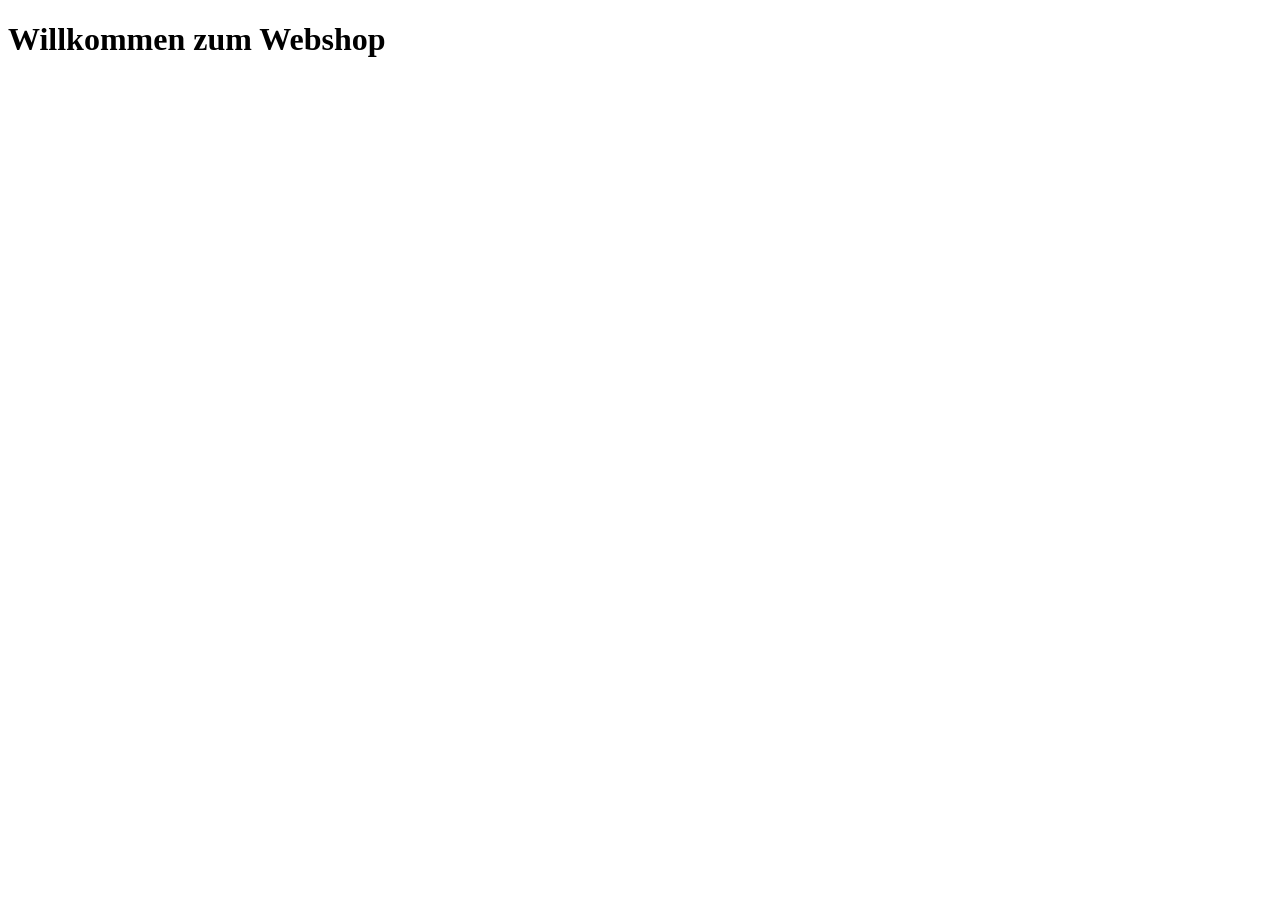
==== index.html @ 59581c97 "Add test content for index" ====
<!DOCTYPE html>
<html lang="de">
<head>
    <meta charset="UTF-8">
    <meta name="viewport" content="width=device-width, initial-scale=1.0">
    <title>Webshop</title>
</head><body>
    <h1>Willkommen zum Webshop</h1>
</html>
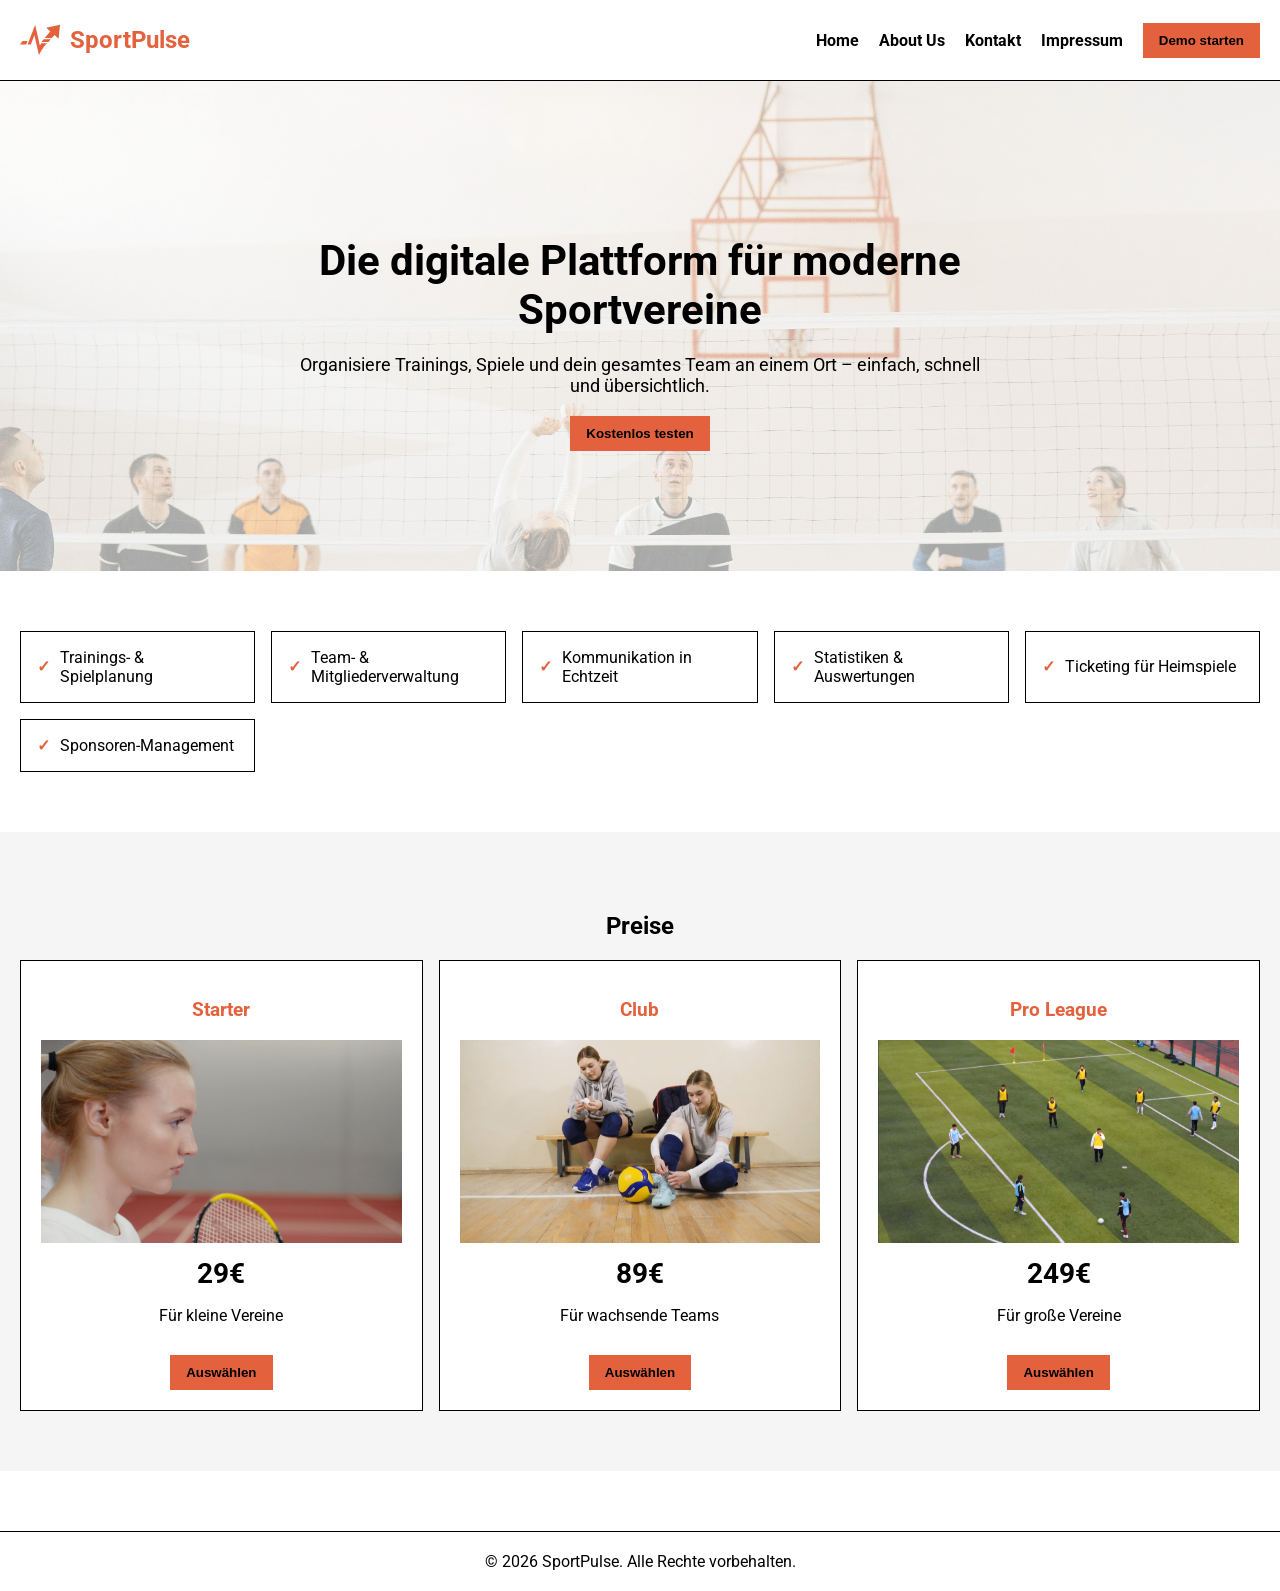
==== commit f05191fe: "Add index, contact , about and impressum pages" ====
--- a/index.html
+++ b/index.html
@@ -1,9 +1,122 @@
-<!DOCTYPE html>
+<!doctype html>
 <html lang="de">
-<head>
-    <meta charset="UTF-8">
-    <meta name="viewport" content="width=device-width, initial-scale=1.0">
-    <title>Webshop</title>
-</head><body>
-    <h1>Willkommen zum Webshop</h1>
-</html>+	<head>
+		<meta charset="UTF-8" />
+		<meta name="viewport" content="width=device-width, initial-scale=1.0" />
+		<title>SportPulse | Sportvereine digital verwalten</title>
+		<link rel="stylesheet" href="style.css" />
+		<link rel="preconnect" href="https://fonts.googleapis.com" />
+		<link rel="preconnect" href="https://fonts.gstatic.com" crossorigin />
+		<link
+			href="https://fonts.googleapis.com/css2?family=Roboto:ital,wght@0,100..900;1,100..900&display=swap"
+			rel="stylesheet"
+		/>
+	</head>
+	<body>
+		<header>
+			<div class="logo"><img src="logo.svg" alt="SportPulse" />SportPulse</div>
+			<nav>
+				<ul
+					style="display: inline-flex; gap: 20px; list-style: none; margin: 0; padding: 0"
+				>
+					<li><a href="#">Home</a></li>
+					<li><a href="about.html">About Us</a></li>
+					<li><a href="contact.html">Kontakt</a></li>
+					<li><a href="impressum.html">Impressum</a></li>
+					<li><button>Demo starten</button></li>
+				</ul>
+			</nav>
+		</header>
+
+		<main>
+			<section class="hero">
+				<div class="hero-content">
+					<h2>Die digitale Plattform für moderne Sportvereine</h2>
+					<p>
+						Organisiere Trainings, Spiele und dein gesamtes Team an einem Ort – einfach,
+						schnell und übersichtlich.
+					</p>
+
+					<button>Kostenlos testen</button>
+				</div>
+			</section>
+
+			<section class="section">
+				<div class="features">
+					<div class="card"><span class="check">✓</span> Trainings- & Spielplanung</div>
+					<div class="card">
+						<span class="check">✓</span> Team- & Mitgliederverwaltung
+					</div>
+					<div class="card"><span class="check">✓</span> Kommunikation in Echtzeit</div>
+					<div class="card"><span class="check">✓</span> Statistiken & Auswertungen</div>
+					<div class="card"><span class="check">✓</span> Ticketing für Heimspiele</div>
+					<div class="card"><span class="check">✓</span> Sponsoren-Management</div>
+				</div>
+			</section>
+
+			<section class="section pricing">
+				<h2 style="text-align: center">Preise</h2>
+				<div class="pricing-grid">
+					<div class="price-card">
+						<h3 class="price-title">Starter</h3>
+
+						<video
+							muted
+							loop
+							onmouseenter="this.play()"
+							onmouseleave="this.pause()"
+							poster="media/images/badminton-preview.png"
+						>
+							<source src="media/videos/badminton-duo.mp4" type="video/mp4" />
+							Dein Browser unterstützt kein Video.
+						</video>
+
+						<div class="price">29€</div>
+						<p>Für kleine Vereine</p>
+						<button>Auswählen</button>
+					</div>
+
+					<div class="price-card">
+						<h3 class="price-title">Club</h3>
+
+						<video
+							muted
+							loop
+							onmouseenter="this.play()"
+							onmouseleave="this.pause()"
+							poster="media/images/volleyball-preview.png"
+						>
+							<source src="media/videos/volleyball-duo.mp4" type="video/mp4" />
+							Dein Browser unterstützt kein Video.
+						</video>
+
+						<div class="price">89€</div>
+						<p>Für wachsende Teams</p>
+						<button>Auswählen</button>
+					</div>
+
+					<div class="price-card">
+						<h3 class="price-title">Pro League</h3>
+
+						<video
+							muted
+							loop
+							onmouseenter="this.play()"
+							onmouseleave="this.pause()"
+							poster="media/images/soccer-preview.png"
+						>
+							<source src="media/videos/soccer-team.mp4" type="video/mp4" />
+							Dein Browser unterstützt kein Video.
+						</video>
+
+						<div class="price">249€</div>
+						<p>Für große Vereine</p>
+						<button>Auswählen</button>
+					</div>
+				</div>
+			</section>
+		</main>
+
+		<footer>© 2026 SportPulse. Alle Rechte vorbehalten.</footer>
+	</body>
+</html>
--- a/style.css
+++ b/style.css
@@ -0,0 +1,208 @@
+:root {
+	--primary: #e3613d;
+	--black: #000000;
+}
+
+body {
+	margin: 0;
+	font-family: 'Roboto', Arial, sans-serif;
+	color: var(--black);
+	background: #ffffff;
+}
+
+header {
+	display: flex;
+	justify-content: space-between;
+	align-items: center;
+	padding: 20px;
+	border-bottom: 1px solid var(--black);
+}
+
+.logo {
+	display: flex;
+	align-items: center;
+	font-size: 24px;
+	font-weight: bold;
+	color: var(--primary);
+}
+
+.logo img {
+	width: 40px;
+	height: 40px;
+	margin-right: 10px;
+}
+
+nav ul {
+	display: flex;
+	gap: 20px;
+	list-style: none;
+	margin: 0;
+	padding: 0;
+	align-items: center;
+}
+
+nav ul li a {
+	text-decoration: none;
+	color: var(--black);
+	font-weight: bold;
+}
+
+nav ul li a:hover {
+	text-decoration: underline;
+}
+
+button {
+	background: var(--primary);
+	color: #000000;
+	border: none;
+	padding: 10px 16px;
+	cursor: pointer;
+	font-weight: bold;
+}
+
+.container {
+	max-width: 900px;
+	margin: 0 auto;
+	padding: 60px 20px;
+}
+
+h1 {
+	color: var(--primary);
+	margin-bottom: 10px;
+}
+
+p {
+	margin-bottom: 30px;
+}
+
+form {
+	display: grid;
+	gap: 15px;
+}
+
+input,
+textarea {
+	padding: 12px;
+	border: 1px solid var(--black);
+	font-family: inherit;
+	font-size: 16px;
+}
+
+textarea {
+	min-height: 150px;
+	resize: vertical;
+}
+
+.submit-btn {
+	width: fit-content;
+}
+
+footer {
+	text-align: center;
+	padding: 20px;
+	border-top: 1px solid var(--black);
+	margin-top: 60px;
+}
+
+.brand-box {
+	border: 1px solid var(--black);
+	padding: 20px;
+	margin-top: 30px;
+}
+
+/* Shared sections (from main site) */
+
+.hero {
+	text-align: center;
+	padding: 80px 20px;
+}
+
+.hero {
+	position: relative;
+	text-align: center;
+	padding: 120px 20px;
+	overflow: hidden;
+}
+
+.hero::before {
+	content: '';
+	position: absolute;
+	inset: 0;
+	background: url('media/images/volleyball.jpg') center/cover no-repeat;
+	opacity: 0.35;
+	z-index: 0;
+}
+
+.hero-content {
+	position: relative;
+	z-index: 1;
+	max-width: 800px;
+	margin: 0 auto;
+}
+
+.hero h2 {
+	font-size: 42px;
+	margin-bottom: 20px;
+}
+
+.hero p {
+	max-width: 700px;
+	margin: 0 auto 20px;
+	font-size: 18px;
+}
+
+.section {
+	padding: 60px 20px;
+}
+
+.features {
+	display: grid;
+	grid-template-columns: repeat(auto-fit, minmax(220px, 1fr));
+	gap: 16px;
+}
+
+.card {
+	border: 1px solid var(--black);
+	padding: 16px;
+	display: flex;
+	gap: 10px;
+	align-items: center;
+}
+
+.check {
+	color: var(--primary);
+	font-weight: bold;
+}
+
+.pricing {
+	background: #f5f5f5;
+}
+
+.pricing-grid {
+	display: grid;
+	grid-template-columns: repeat(auto-fit, minmax(220px, 1fr));
+	gap: 16px;
+}
+
+.price-card {
+	border: 1px solid var(--black);
+	padding: 20px;
+	text-align: center;
+	background: #ffffff;
+}
+
+.price-title {
+	color: var(--primary);
+	font-weight: bold;
+}
+
+.price {
+	font-size: 28px;
+	margin: 10px 0;
+	font-weight: bold;
+}
+
+.price-card video {
+	width: 100%;
+	height: auto;
+}
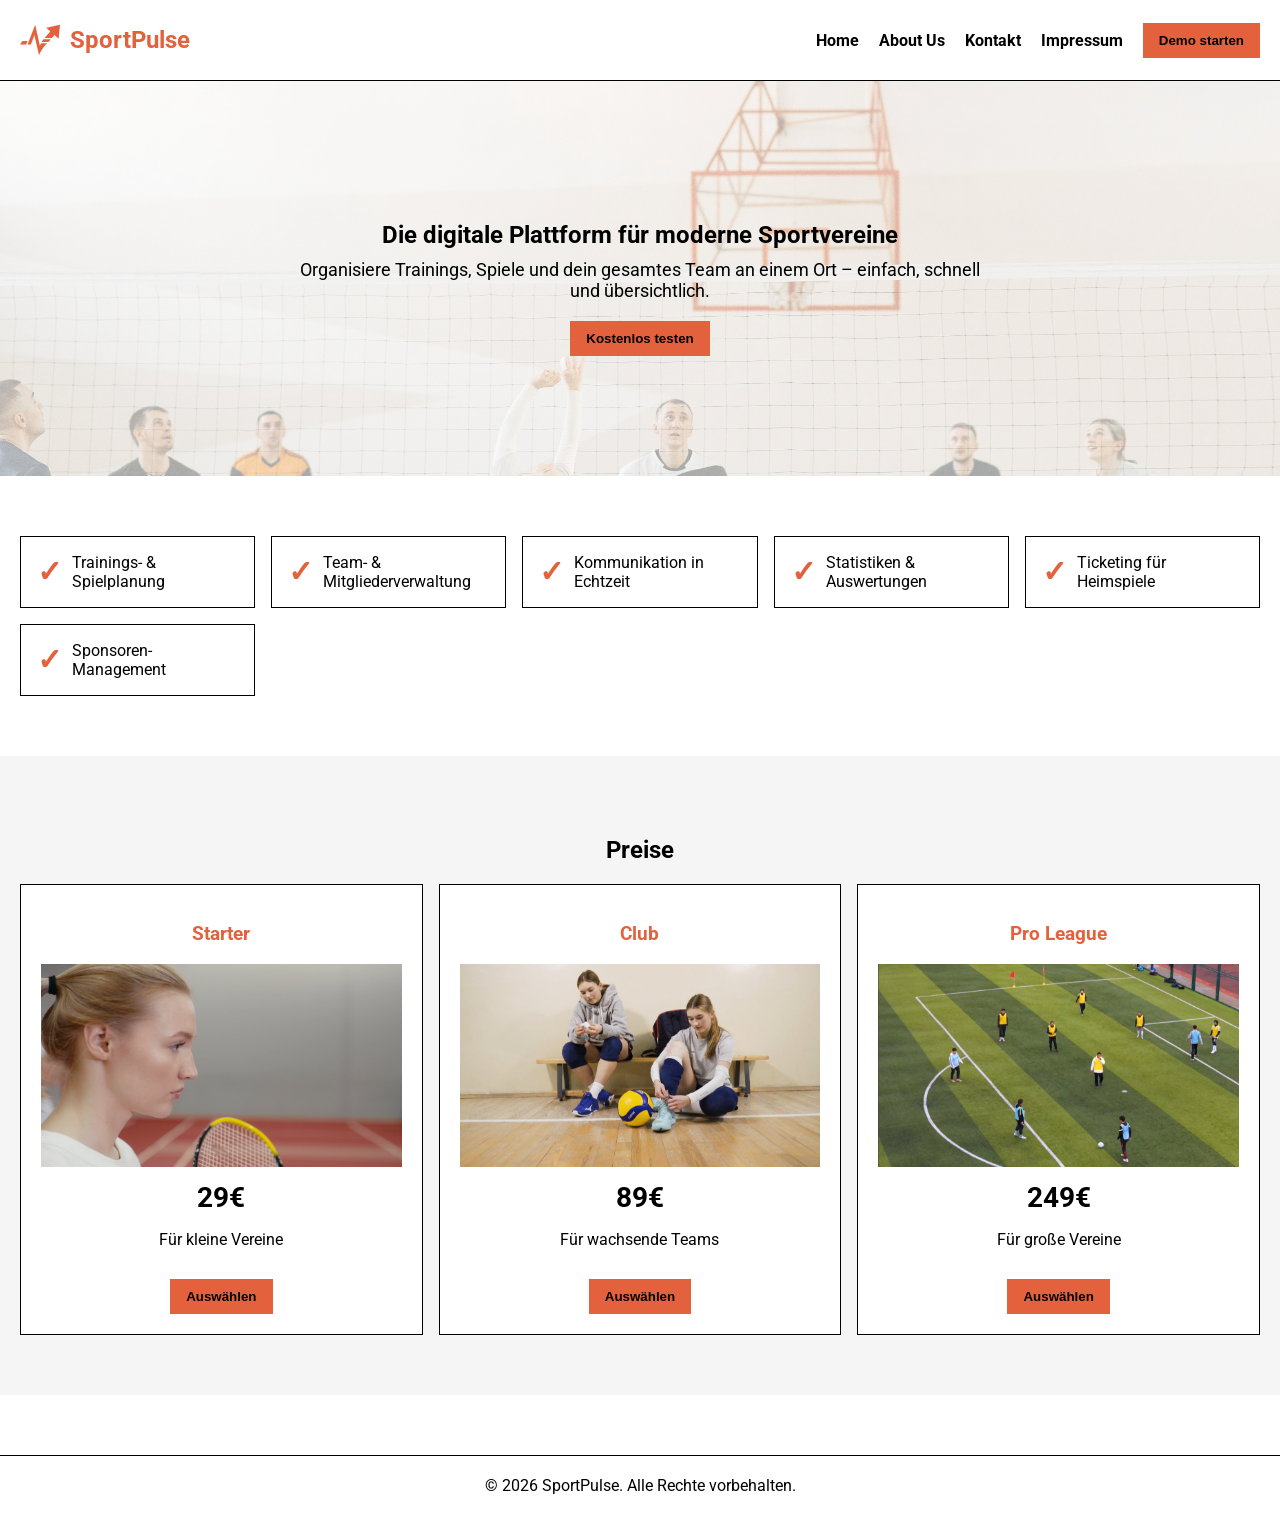
==== commit 147c89bc: "Improve Accessability" ====
--- a/index.html
+++ b/index.html
@@ -14,7 +14,7 @@
 	</head>
 	<body>
 		<header>
-			<div class="logo"><img src="logo.svg" alt="SportPulse" />SportPulse</div>
+			<div class="logo"><img src="logo.svg" alt="Main Logo" />SportPulse</div>
 			<nav>
 				<ul
 					style="display: inline-flex; gap: 20px; list-style: none; margin: 0; padding: 0"
@@ -31,7 +31,7 @@
 		<main>
 			<section class="hero">
 				<div class="hero-content">
-					<h2>Die digitale Plattform für moderne Sportvereine</h2>
+					<h1 style="color: #000">Die digitale Plattform für moderne Sportvereine</h1>
 					<p>
 						Organisiere Trainings, Spiele und dein gesamtes Team an einem Ort – einfach,
 						schnell und übersichtlich.
--- a/style.css
+++ b/style.css
@@ -172,6 +172,7 @@
 .check {
 	color: var(--primary);
 	font-weight: bold;
+	font-size: 30px;
 }
 
 .pricing {
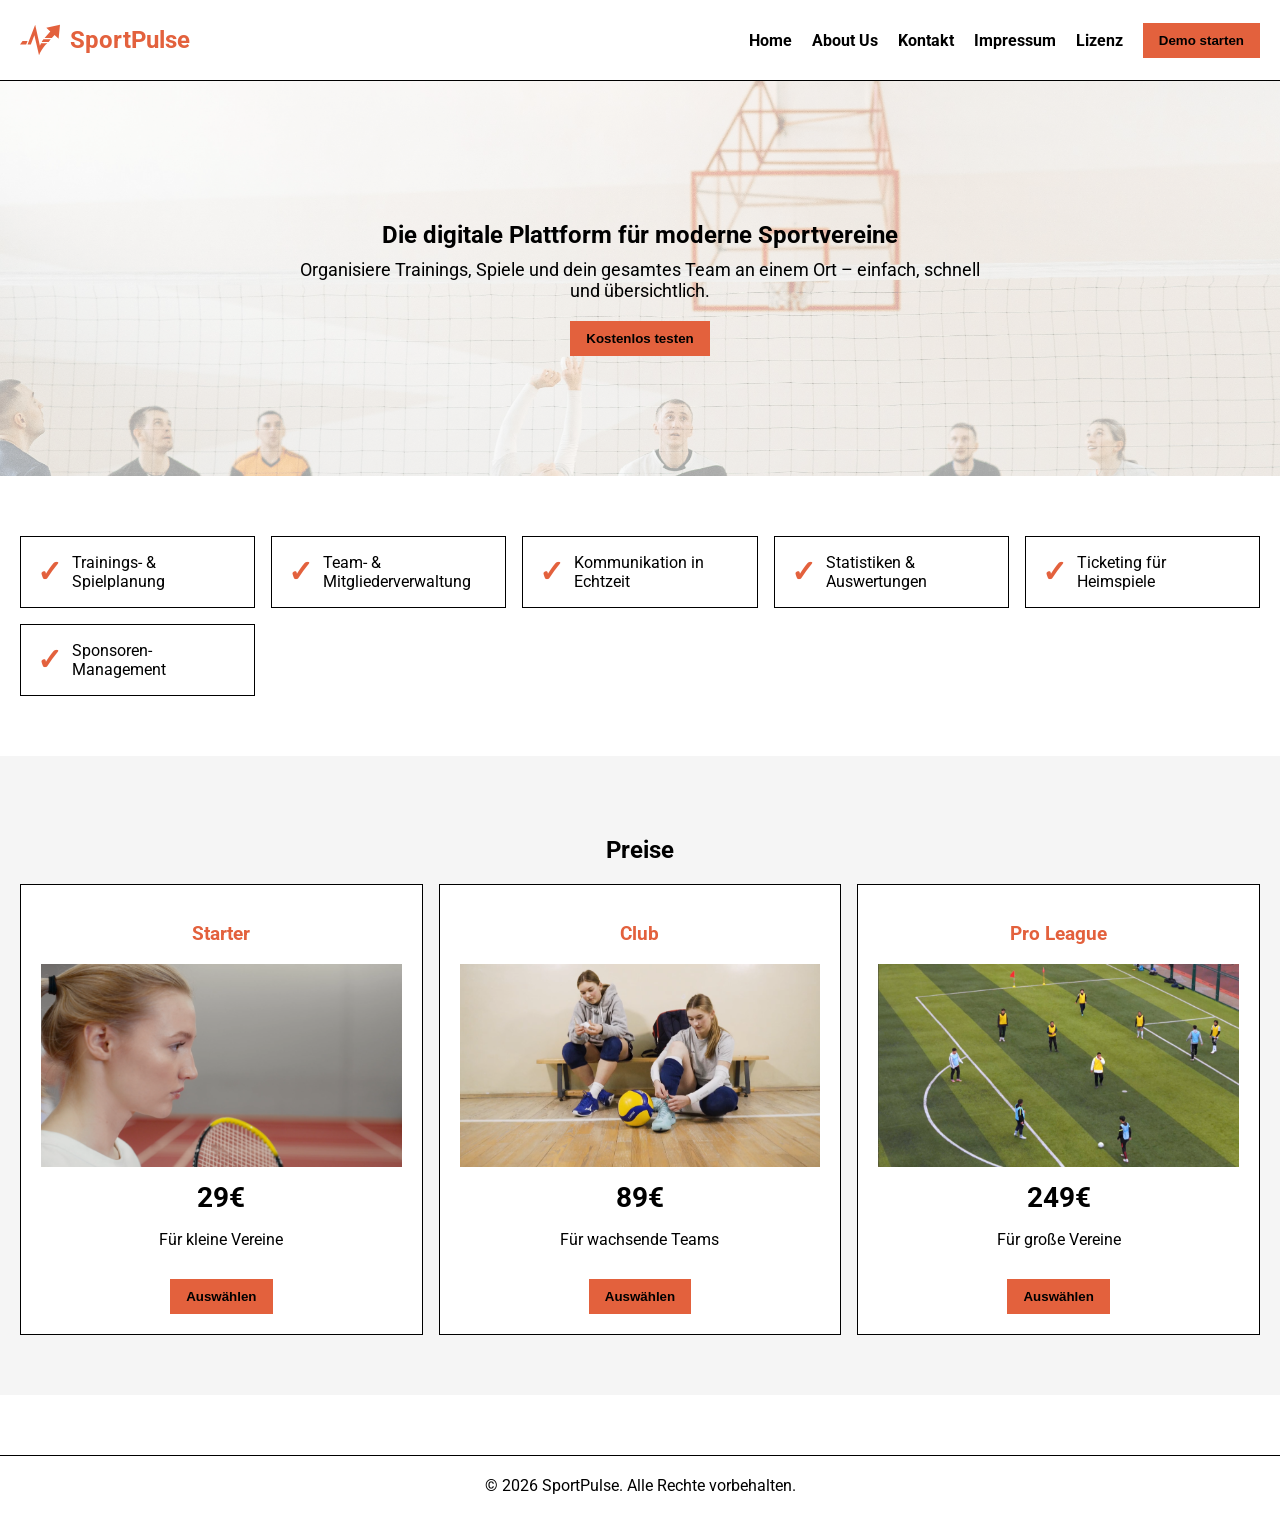
==== commit d85c8a5e: "Add license" ====
--- a/index.html
+++ b/index.html
@@ -23,6 +23,7 @@
 					<li><a href="about.html">About Us</a></li>
 					<li><a href="contact.html">Kontakt</a></li>
 					<li><a href="impressum.html">Impressum</a></li>
+					<li><a href="licence.html">Lizenz</a></li>
 					<li><button>Demo starten</button></li>
 				</ul>
 			</nav>
--- a/style.css
+++ b/style.css
@@ -207,3 +207,7 @@
 	width: 100%;
 	height: auto;
 }
+
+label {
+	display: none;
+}
